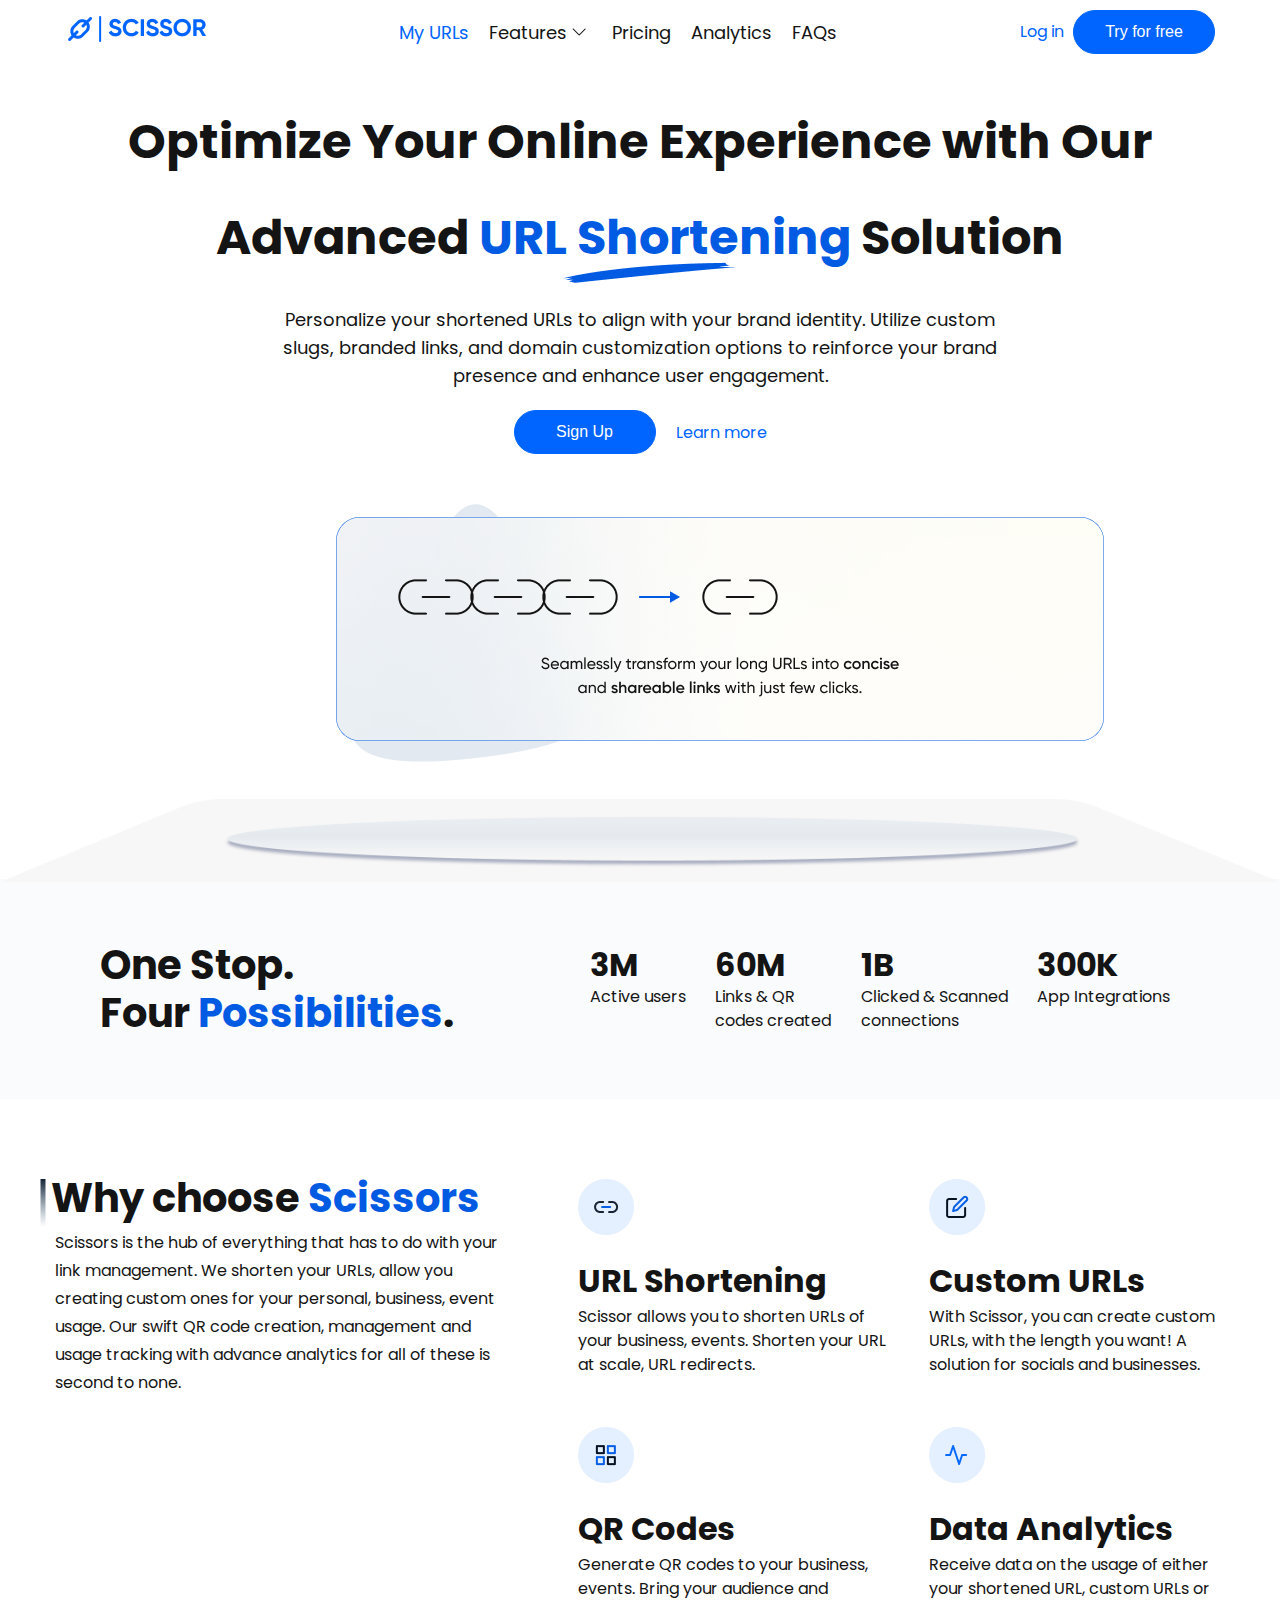
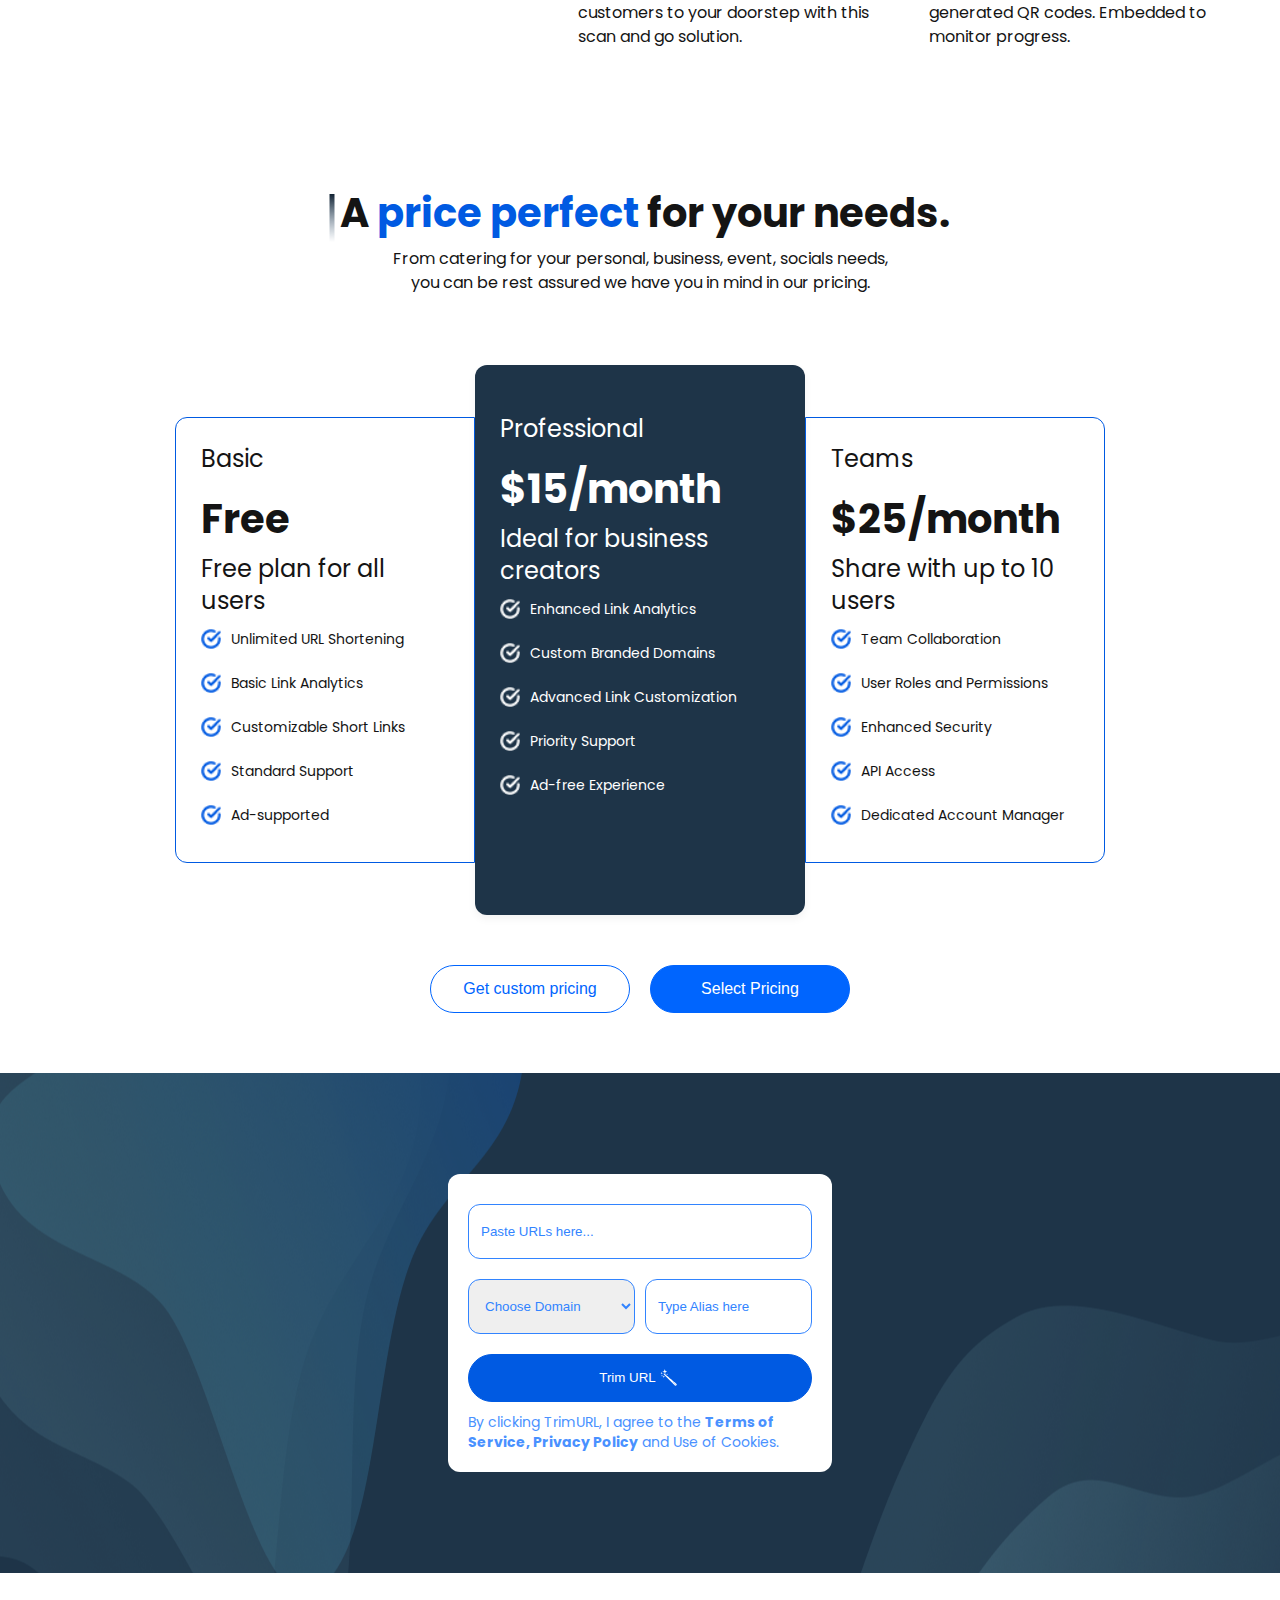
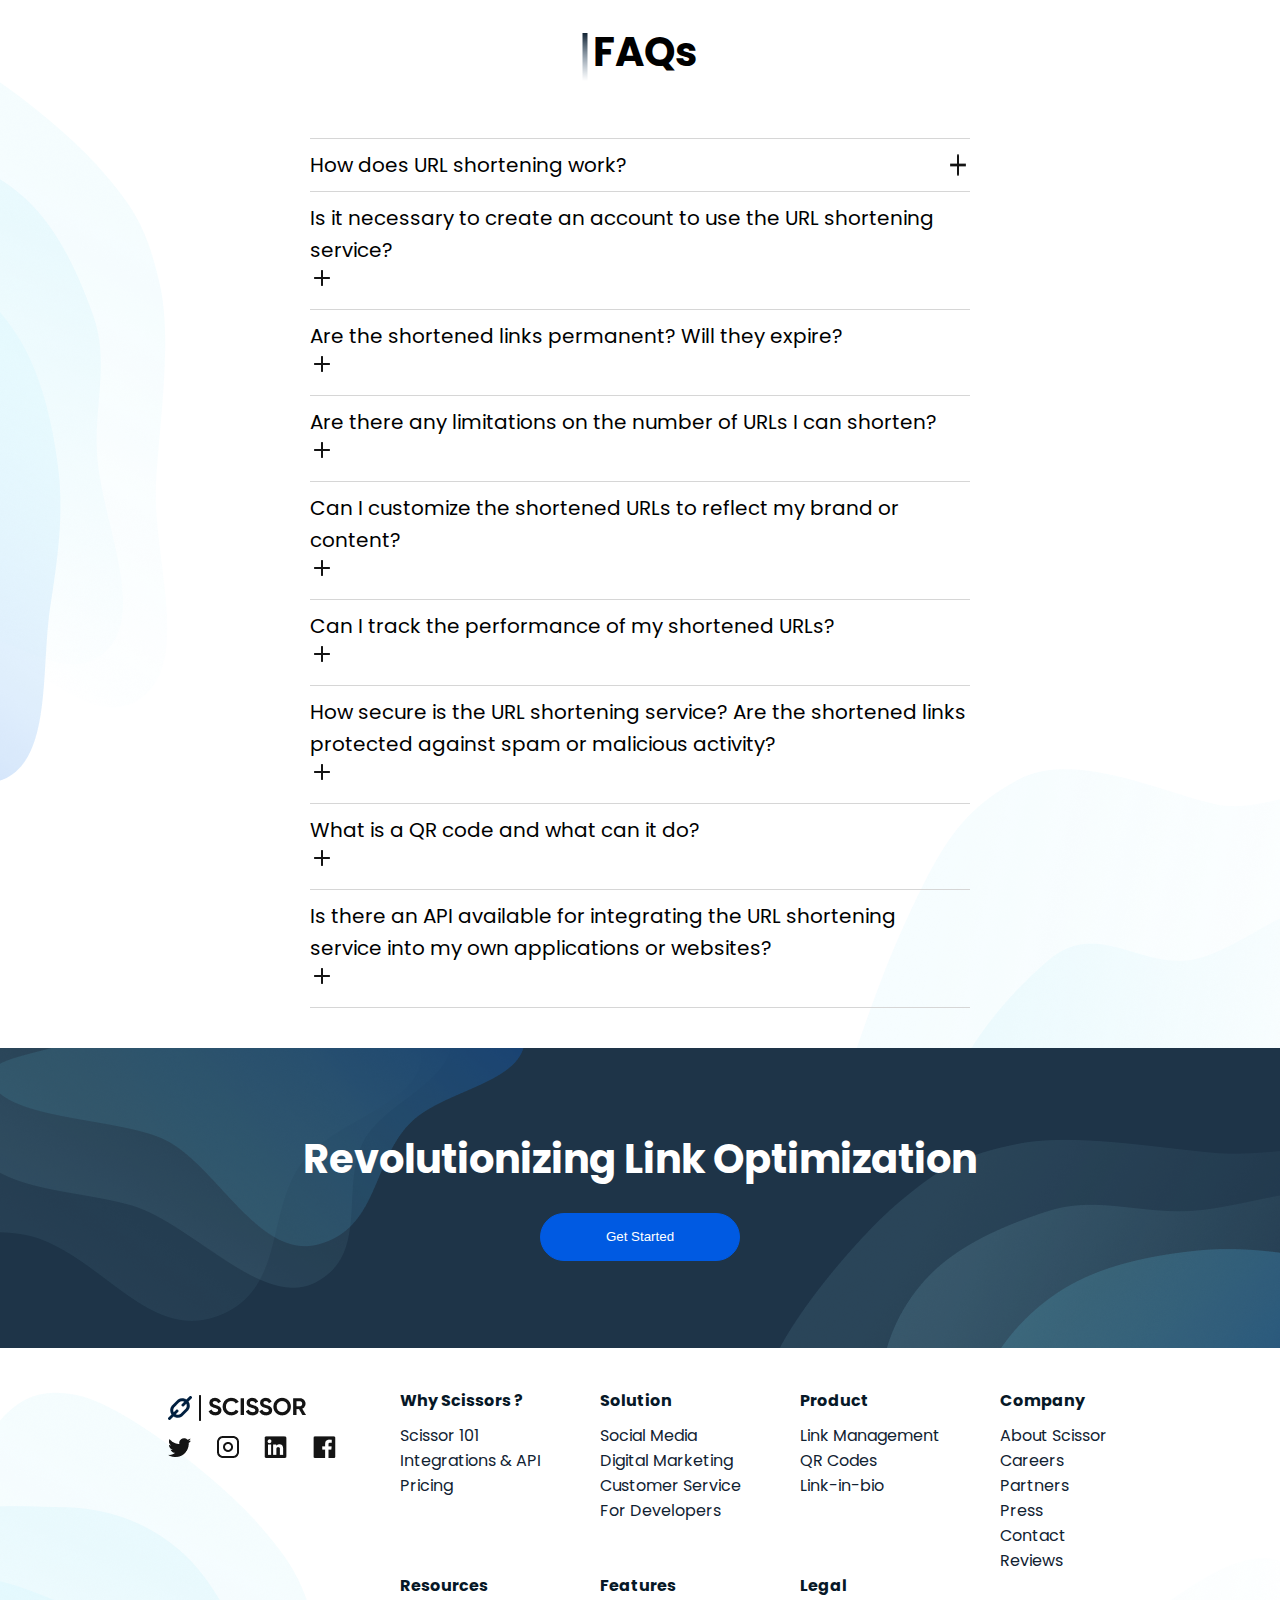
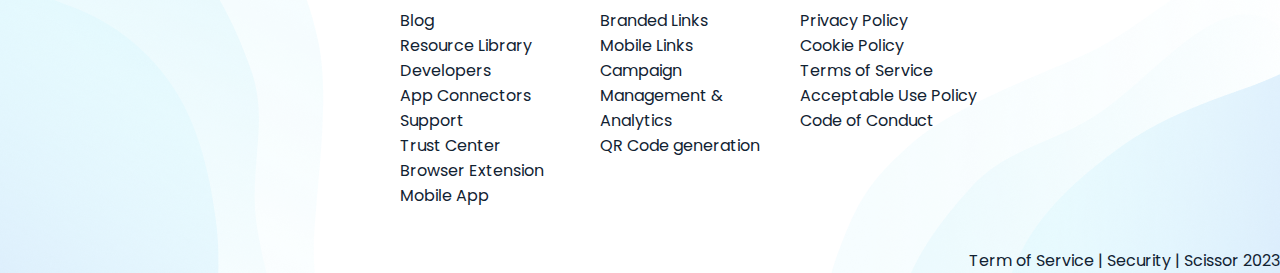
==== assignmentSix/index.html @ 770cc282 "assignment 6" ====
<!DOCTYPE html>
<html lang="en">
  <head>
    <meta charset="UTF-8" />
    <meta name="viewport" content="width=device-width, initial-scale=1.0" />
    <title>Scissor</title>
    <link rel="stylesheet" href="style.css" />

    <!-- google font link -->
    <link rel="preconnect" href="https://fonts.googleapis.com" />
    <link rel="preconnect" href="https://fonts.gstatic.com" crossorigin />
    <link
      href="https://fonts.googleapis.com/css2?family=Lato:ital,wght@0,100;0,300;0,400;0,700;0,900;1,100;1,300;1,400;1,700;1,900&family=Overpass:ital,wght@0,100..900;1,100..900&family=Poppins:ital,wght@0,100;0,200;0,300;0,400;0,500;0,600;0,700;0,800;0,900;1,100;1,200;1,300;1,400;1,500;1,600;1,700;1,800;1,900&display=swap"
      rel="stylesheet"
    />
  </head>
  <body>
    <header>
      <div class="header-box1">
        <img src="./assets/Logo.png" alt="logo" />
      </div>
      <div class="header-box2">
        <ul>
          <li>My URLs</li>
          <li>
            Features <img src="./assets/chevron-down.png" alt="down arrow" />
          </li>
          <li>Pricing</li>
          <li>Analytics</li>
          <li>FAQs</li>
        </ul>
      </div>
      <div class="header-box3">
        <a href="#">Log in</a>
        <button>Try for free</button>
      </div>
    </header>
    <main>
      <section class="container1">
        <h1>
          Optimize Your Online Experience with Our Advanced
          <span>URL Shortening</span> Solution
        </h1>
        <img src="./assets/Vector 3.png" alt="" />
        <p>
          Personalize your shortened URLs to align with your brand identity.
          Utilize custom slugs, branded links, and domain customization options
          to reinforce your brand presence and enhance user engagement.
        </p>
        <div>
          <button>Sign Up</button>
          <a href="#">Learn more</a>
        </div>
      </section>
      <section class="container2">
        <img src="./assets/Vector 2.png" />
        <img src="./assets/Frame 29546.png" />
      </section>
      <section class="container3">
        <div class="container3-box1">
          <img src="./assets/Group 3.png" style="width: 100%" />
        </div>
        <div class="container3-box2">
          <div>
            <p>One Stop.<br />Four <span>Possibilities</span>.</p>
          </div>
          <div>
            <div>
              <h4>3M</h4>
              <p>Active users</p>
            </div>
            <div>
              <h4>60M</h4>
              <p>Links & QR <br />codes created</p>
            </div>
            <div>
              <h4>1B</h4>
              <p>Clicked & Scanned <br />connections</p>
            </div>
            <div>
              <h4>300K</h4>
              <p>App Integrations</p>
            </div>
          </div>
        </div>
      </section>

      <section class="container4">
        <div class="container4-box1">
          <h3>
            <img src="./assets/Line 70.png" alt="line-img" />Why choose
            <span>Scissors</span>
          </h3>
          <p>
            Scissors is the hub of everything that has to do with your link
            management. We shorten your URLs, allow you creating custom ones for
            your personal, business, event usage. Our swift QR code creation,
            management and usage tracking with advance analytics for all of
            these is second to none.
          </p>
        </div>
        <div class="container4-box2">
          <div>
            <img src="./assets/Group 6.png" alt="" />
            <h4>URL Shortening</h4>
            <p>
              Scissor allows you to shorten URLs of your business, events.
              Shorten your URL at scale, URL redirects.
            </p>
          </div>
          <div>
            <img src="./assets/Frame 1000001695.png" alt="" />
            <h4>Custom URLs</h4>
            <p>
              With Scissor, you can create custom URLs, with the length you
              want! A solution for socials and businesses.
            </p>
          </div>
          <div>
            <img src="./assets/Frame 1000001695-1.png" alt="" />
            <h4>QR Codes</h4>
            <p>
              Generate QR codes to your business, events. Bring your audience
              and customers to your doorstep with this scan and go solution.
            </p>
          </div>
          <div>
            <img src="./assets/Frame 1000001718.png" alt="" />
            <h4>Data Analytics</h4>
            <p>
              Receive data on the usage of either your shortened URL, custom
              URLs or generated QR codes. Embedded to monitor progress.
            </p>
          </div>
        </div>
      </section>

      <section class="container5">
        <div class="container5-box1">
          <h3>
            <img src="./assets/Line 70.png" alt="" />A
            <span>price perfect</span> for your needs.
          </h3>
          <p>
            From catering for your personal, business, event, socials needs, you
            can be rest assured we have you in mind in our pricing.
          </p>
        </div>
        <div class="container5-box2">
          <div class="card1">
            <p>Basic</p>
            <h4>Free</h4>
            <p>Free plan for all users</p>
            <div class="perks">
              <img src="./assets/check-circle.png" alt="" />
              <p>Unlimited URL Shortening</p>
            </div>
            <div class="perks">
              <img src="./assets/check-circle.png" alt="" />
              <p>Basic Link Analytics</p>
            </div>
            <div class="perks">
              <img src="./assets/check-circle.png" alt="" />
              <p>Customizable Short Links</p>
            </div>
            <div class="perks">
              <img src="./assets/check-circle.png" alt="" />
              <p>Standard Support</p>
            </div>
            <div class="perks">
              <img src="./assets/check-circle.png" alt="" />
              <p>Ad-supported</p>
            </div>
          </div>
          <div class="card2">
            <div>
              <p>Professional</p>
              <h4>$15/month</h4>
              <p>Ideal for business creators</p>
              <div class="perks">
                <img src="./assets/check-circle-white.png" alt="" />
                <p>Enhanced Link Analytics</p>
              </div>
              <div class="perks">
                <img src="./assets/check-circle-white.png" alt="" />
                <p>Custom Branded Domains</p>
              </div>
              <div class="perks">
                <img src="./assets/check-circle-white.png" alt="" />
                <p>Advanced Link Customization</p>
              </div>
              <div class="perks">
                <img src="./assets/check-circle-white.png" alt="" />
                <p>Priority Support</p>
              </div>
              <div class="perks">
                <img src="./assets/check-circle-white.png" alt="" />
                <p>Ad-free Experience</p>
              </div>
            </div>
          </div>
          <div class="card3">
            <p>Teams</p>
            <h4>$25/month</h4>
            <p>Share with up to 10 users</p>
            <div class="perks">
              <img src="./assets/check-circle.png" alt="" />
              <p>Team Collaboration</p>
            </div>
            <div class="perks">
              <img src="./assets/check-circle.png" alt="" />
              <p>User Roles and Permissions</p>
            </div>
            <div class="perks">
              <img src="./assets/check-circle.png" alt="" />
              <p>Enhanced Security</p>
            </div>
            <div class="perks">
              <img src="./assets/check-circle.png" alt="" />
              <p>API Access</p>
            </div>
            <div class="perks">
              <img src="./assets/check-circle.png" alt="" />
              <p>Dedicated Account Manager</p>
            </div>
          </div>
        </div>
        <div class="container5-box3">
          <button>Get custom pricing</button>
          <button>Select Pricing</button>
        </div>
      </section>

      <section class="container6">
        <div>
          <form action="#">
            <input type="text" placeholder="Paste URLs here..." />
            <div>
              <select name="" id="">
                <option value="" selected disabled>Choose Domain</option>
              </select>
              <input type="text" placeholder="Type Alias here" />
            </div>
            <button>
              Trim URL <img src="./assets/magic wand.png" alt="" />
            </button>
            <p>
              By clicking TrimURL, I agree to the
              <a href="#">Terms of Service, Privacy Policy</a> and Use of
              Cookies.
            </p>
          </form>
        </div>
      </section>

      <section class="container7">
        <h3><img src="./assets/Line 70.png" alt="" />FAQs</h3>
        <div>
          <div class="faq-item">
            <div class="faq-question">
              <p>How does URL shortening work?</p>
              <img src="./assets/plus.png" alt="" class="icon" />
            </div>
            <p class="faq-answer">
              URL shortening works by taking a long URL and creating a shorter,
              condensed version that redirects to the original URL. When a user
              clicks on the shortened link, they are redirected to the intended
              destination.
            </p>
          </div>
          <div>
            <p>
              Is it necessary to create an account to use the URL shortening
              service?
            </p>
            <img src="./assets/plus.png" alt="" />
          </div>
          <div>
            <p>Are the shortened links permanent? Will they expire?</p>
            <img src="./assets/plus.png" alt="" />
          </div>
          <div>
            <p>
              Are there any limitations on the number of URLs I can shorten?
            </p>
            <img src="./assets/plus.png" alt="" />
          </div>
          <div>
            <p>
              Can I customize the shortened URLs to reflect my brand or content?
            </p>
            <img src="./assets/plus.png" alt="" />
          </div>
          <div>
            <p>Can I track the performance of my shortened URLs?</p>
            <img src="./assets/plus.png" alt="" />
          </div>
          <div>
            <p>
              How secure is the URL shortening service? Are the shortened links
              protected against spam or malicious activity?
            </p>
            <img src="./assets/plus.png" alt="" />
          </div>
          <div>
            <p>What is a QR code and what can it do?</p>
            <img src="./assets/plus.png" alt="" />
          </div>
          <div>
            <p>
              Is there an API available for integrating the URL shortening
              service into my own applications or websites?
            </p>
            <img src="./assets/plus.png" alt="" />
          </div>
        </div>
      </section>

      <section class="container8">
        <h2>Revolutionizing Link Optimization</h2>
        <button>Get Started</button>
      </section>
    </main>
    <footer>
      <div class="footer-a">
        <div class="footer-box1">
          <div>
            <img src="./assets/Logo-black.png" alt="logo" />
          </div>
          <div>
            <img src="./assets/socials.png" alt="socials" />
          </div>
        </div>
        <div class="footer-box2">
          <div>
            <h4>Why Scissors ?</h4>
            <p>
              Scissor 101 <br />
              Integrations & API <br />
              Pricing
            </p>
          </div>
          <div>
            <h4>Solution</h4>
            <p>
              Social Media <br />
              Digital Marketing <br />
              Customer Service <br />
              For Developers
            </p>
          </div>
          <div>
            <h4>Product</h4>
            <p>
              Link Management <br />
              QR Codes <br />
              Link-in-bio
            </p>
          </div>
          <div>
            <h4>Company</h4>
            <p>
              About Scissor <br />
              Careers <br />
              Partners <br />
              Press <br />
              Contact <br />
              Reviews
            </p>
          </div>
          <div>
            <h4>Resources</h4>
            <p>
              Blog <br />
              Resource Library <br />
              Developers <br />
              App Connectors <br />
              Support <br />
              Trust Center <br />
              Browser Extension <br />
              Mobile App
            </p>
          </div>
          <div>
            <h4>Features</h4>
            <p>
              Branded Links <br />
              Mobile Links <br />
              Campaign <br />
              Management & <br />
              Analytics <br />
              QR Code generation
            </p>
          </div>
          <div>
            <h4>Legal</h4>
            <p>
              Privacy Policy <br />
              Cookie Policy <br />
              Terms of Service <br />
              Acceptable Use Policy <br />
              Code of Conduct
            </p>
          </div>
        </div>
      </div>
      <div class="footer-b">
        <p>Term of Service | Security | Scissor 2023</p>
      </div>
    </footer>

    <script>
      document.querySelectorAll(".faq-question").forEach((button) => {
        button.addEventListener("click", () => {
          let answer = button.nextElementSibling;
          let icon = button.querySelector(".icon");

          let isOpen = answer.style.display === "block";
          document
            .querySelectorAll(".faq-answer")
            .forEach((a) => (a.style.display = "none"));
          document
            .querySelectorAll(".icon")
            .forEach((i) => (i.src = "plus-icon.png"));

          if (!isOpen) {
            answer.style.display = "block";
            icon.src = "./assets/minus.png";
          } else {
            icon.src = "./assets/plus-icon.png";
          }
        });
      });
    </script>
  </body>
</html>
---- assignmentSix/style.css ----
* {
  box-sizing: border-box;
  margin: 0;
  padding: 0;
}

html,
body {
  width: 100%;
  font-family: "Poppins", serif;
}

header {
  display: flex;
  justify-content: space-between;
  align-items: center;
  height: 44px;
  margin: 10px 60px;
}

ul,
li {
  display: flex;
  align-items: center;
  margin: 0 10px;
  cursor: pointer;
  font-size: 18px;
  color: #141414;
}

li:first-child {
  color: #0065fe;
}

.header-box3 > a {
  color: #0065fe;
  text-decoration: none;
  font-size: 16px;
}

.header-box3 > button {
  background: #0065fe;
  height: 44px;
  width: 142px;
  border: 1px solid #0065fe;
  color: #fff;
  border-radius: 100px;
  margin: 0 5px;
  font-size: 16px;
  cursor: pointer;
}

.container1 {
  margin: 20px 90px;
  text-align: center;
  padding: 20px 30px;
  position: relative;
}

.container1 > h1 {
  font-size: 48px;
  line-height: 96px;
  color: #141414;
}

.container1 > h1 > span {
  color: #005ae2;
}

.container1 > img {
  position: absolute;
  top: 47%;
  left: 43%;
}

.container1 > p {
  padding: 20px 140px;
  font-size: 18px;
  line-height: 28px;
  color: #141414;
}

.container1 > div {
  display: flex;
  align-items: center;
  justify-content: center;
  gap: 20px;
}

.container1 > div > button {
  background: #0065fe;
  height: 44px;
  width: 142px;
  border: 1px solid #0065fe;
  color: #fff;
  border-radius: 100px;
  font-size: 16px;
  cursor: pointer;
}

.container1 > div > a {
  font-size: 16px;
  text-decoration: none;
  color: #0065fe;
}

.container2 {
  position: relative;
  margin: 30px 60px;
  padding-left: 290px;
}

.container2 > img:last-child {
  position: absolute;
  right: 10%;
  top: 5%;
}

.container3-box2 {
  display: flex;
  justify-content: center;
  align-items: center;
  gap: 80px;
  height: 220px;
  padding: 10px 100px;
  background: #f9fbfd;
  margin-top: -10px;
  color: #141414;
}

.container3-box2 > div:first-child {
  width: 40%;
  font-size: 40px;
  line-height: 48px;
  font-weight: 700;
}

.container3-box2 > div:first-child > p > span {
  color: #005ae2;
}

.container3-box2 > div:last-child {
  width: 60%;
  display: flex;
  justify-content: space-evenly;
  gap: 20px;
}

.container3-box2 > div:last-child > div > h4 {
  font-size: 32px;
  line-height: 40px;
}

.container3-box2 > div:last-child > div > p {
  font-size: 16px;
  line-height: 24px;
}

.container4 {
  display: flex;
  gap: 30px;
  margin: 80px 40px;
  color: #141414;
}

.container4-box1 {
  width: 40%;
  gap: 15px;
}

.container4-box1 > h3 {
  font-size: 40px;
  line-height: 32px;
}

.container4-box1 > h3 > img {
  padding: 0 5px 0 0;
  margin-bottom: -15px;
}

.container4-box1 > h3 > span {
  color: #005ae2;
}

.container4-box1 > p {
  font-size: 16px;
  line-height: 28px;
  padding: 15px 0 0 15px;
}

.container4-box2 {
  display: flex;
  flex-wrap: wrap;
  width: 60%;
}

.container4-box2 > div {
  width: 50%;
  gap: 20px;
  padding-left: 40px;
}

.container4-box2 > div > img {
  margin-bottom: 15px;
}

.container4-box2 > div > h4 {
  font-size: 32px;
  line-height: 28px;
  padding: 10px 0;
}

.container4-box2 > div > p {
  font-size: 16px;
  line-height: 24px;
  padding-bottom: 50px;
}

.container5 {
  margin: 60px;
  color: #141414;
}

.container5-box1 {
  text-align: center;
  padding: 10px 180px;
}

.container5-box1 > h3 {
  font-size: 40px;
  line-height: 48px;
}

.container5-box1 > h3 > span {
  color: #005ae2;
}

.container5-box1 > h3 > img {
  margin-bottom: -15px;
  margin-right: 5px;
}

.container5-box1 > p {
  font-size: 16px;
  line-height: 24px;
  padding: 10px 150px;
}

.container5-box2 {
  display: flex;
  justify-content: center;
  align-items: center;
  margin: 50px 0;
}

.container5-box2 > div {
  padding: 25px;
}

.container5-box2 > div > h4,
.container5-box2 > div > div > h4 {
  padding: 20px 0 10px 0;
  font-size: 40px;
  line-height: 48px;
}

.perks {
  display: flex;
  align-items: center;
  gap: 10px;
  padding: 10px 0;
}

.perks > p {
  font-size: 14px;
  line-height: 24px;
}

.perks > img {
  width: 20px;
  height: 20px;
}

.card1 > p,
.card2 > div > p,
.card3 > p {
  font-size: 24px;
  line-height: 32px;
}

.card1 {
  border: 0.4px solid #005ae2;
  border-radius: 12px 0 0 12px;
  width: 300px;
}

.card2 {
  height: 550px;
  width: 330px;
  box-shadow: 0px 4px 8px 0px #0000000d;
  background: linear-gradient(180deg, #1e3448 99.99%, rgba(30, 52, 72, 0) 100%);
  color: #fff;
  border-radius: 12px;
  display: flex;
  align-items: center;
}

.card2 > div {
  margin-top: -60px;
}

.card3 {
  border: 0.4px solid #005ae2;
  border-radius: 0 12px 12px 0;
  width: 300px;
}

.container5-box3 {
  display: flex;
  justify-content: center;
  align-items: center;
  gap: 20px;
}

.container5-box3 > button {
  width: 200px;
  height: 48px;
  border-radius: 100px;
  font-size: 16px;
  border: 1px solid #0065fe;
  cursor: pointer;
}

.container5-box3 > button:first-child {
  color: #0065fe;
  background: #fff;
}

.container5-box3 > button:last-child {
  background: #0065fe;
  color: #fff;
}

.container6 {
  height: 500px;
  display: flex;
  justify-content: center;
  align-items: center;
  background: url(./assets/Group\ 3-1.png) left center no-repeat,
    url(./assets/Group\ 2.png) right center no-repeat;
  background-color: #1e3448;
}

.container6 > div {
  background-color: #fff;
  padding: 20px;
  width: 30%;
  border-radius: 12px;
}

input,
select {
  width: 100%;
  height: 55px;
  border-radius: 12px;
  border: 1px solid #3284ff;
  color: #3284ff;
  padding: 8px 12px;
  margin: 10px 0;
}

input::placeholder {
  color: #3284ff;
}

form > div {
  display: flex;
  gap: 10px;
}

form > button {
  width: 100%;
  height: 48px;
  background: #005ae2;
  border-radius: 100px;
  border: 1px solid #005ae2;
  color: #fff;
  display: flex;
  justify-content: center;
  align-items: center;
  cursor: pointer;
  margin: 10px 0;
}

form > p {
  font-size: 14px;
  line-height: 20px;
  color: #4991ff;
}

form > p > a {
  text-decoration: none;
  color: #4991ff;
  font-weight: 700;
}

.container7 {
  display: flex;
  justify-content: center;
  align-items: center;
  flex-direction: column;
  padding: 40px;
  background: url(./assets/Group\ 3-2.png) left center no-repeat,
    url(./assets/Group\ 2.png) right bottom no-repeat;
}

.container7 > h3 {
  font-size: 40px;
  line-height: 32px;
  padding: 20px 0 70px 0;
}

.container7 > h3 > img {
  margin-bottom: -15px;
  margin-right: 5px;
}

.container7 > div {
  border-top: 1px solid #d6d6d6;
  width: 55%;
}

.container7 > div > div {
  /* display: flex;
  justify-content: space-between;
  align-items: center; */
  border-bottom: 1px solid #d6d6d6;
  padding: 10px 0;
  font-size: 20px;
  line-height: 32px;
}

.faq-question {
  display: flex;
  justify-content: space-between;
}

.faq-answer {
  display: none;
  padding: 10px;
  background: #f0f0f0;
  border-left: 3px solid #3498db;
}

.container8 {
  height: 300px;
  background: url(./assets/Group\ 4.png) left center no-repeat,
    url(./assets/Group\ 5.png) right bottom no-repeat;
  background-color: #1e3448;
  display: flex;
  justify-content: center;
  align-items: center;
  flex-direction: column;
}

.container8 > h2 {
  color: #fff;
  font-size: 40px;
  line-height: 48px;
}

.container8 > button {
  width: 200px;
  height: 48px;
  background: #005ae2;
  border: 1px solid #005ae2;
  color: #fff;
  border-radius: 100px;
  margin-top: 30px;
  cursor: pointer;
}

footer {
  background: url(./assets/footer-grp-2.png) left bottom no-repeat,
    url(./assets/footer-grp-1.png) right bottom no-repeat;
}

.footer-a {
  display: flex;
  justify-content: center;
  padding: 40px 80px 40px 160px;
  gap: 40px;
}

.footer-box1 {
  width: 20%;
}

.footer-box2 {
  display: flex;
  flex-wrap: wrap;
  width: 80%;
}

.footer-box2 > div {
  width: 25%;
}

.footer-box2 > div > h4 {
  color: #071827;
  margin-bottom: 10px;
}

.footer-box2 > div > p {
  cursor: pointer;
  color: #112232;
}

.footer-b {
  text-align: right;
  color: #112232;
}
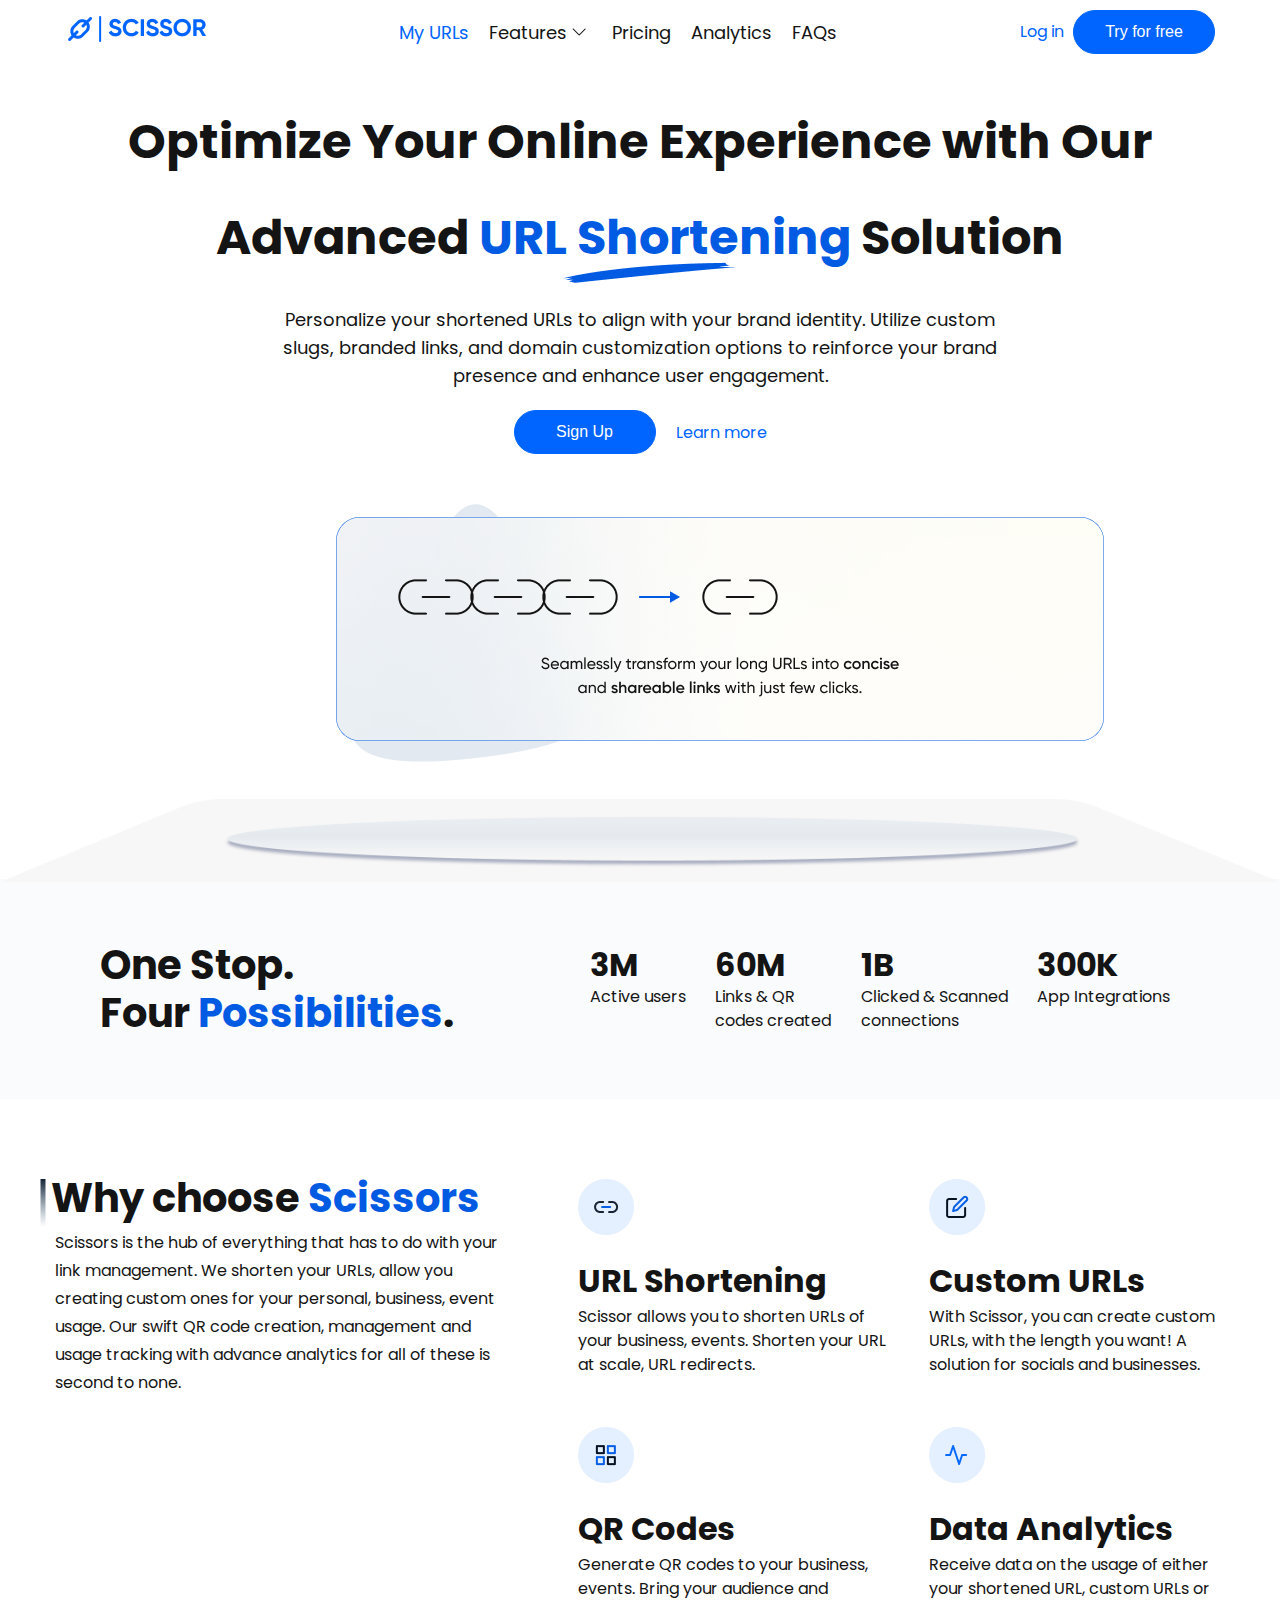
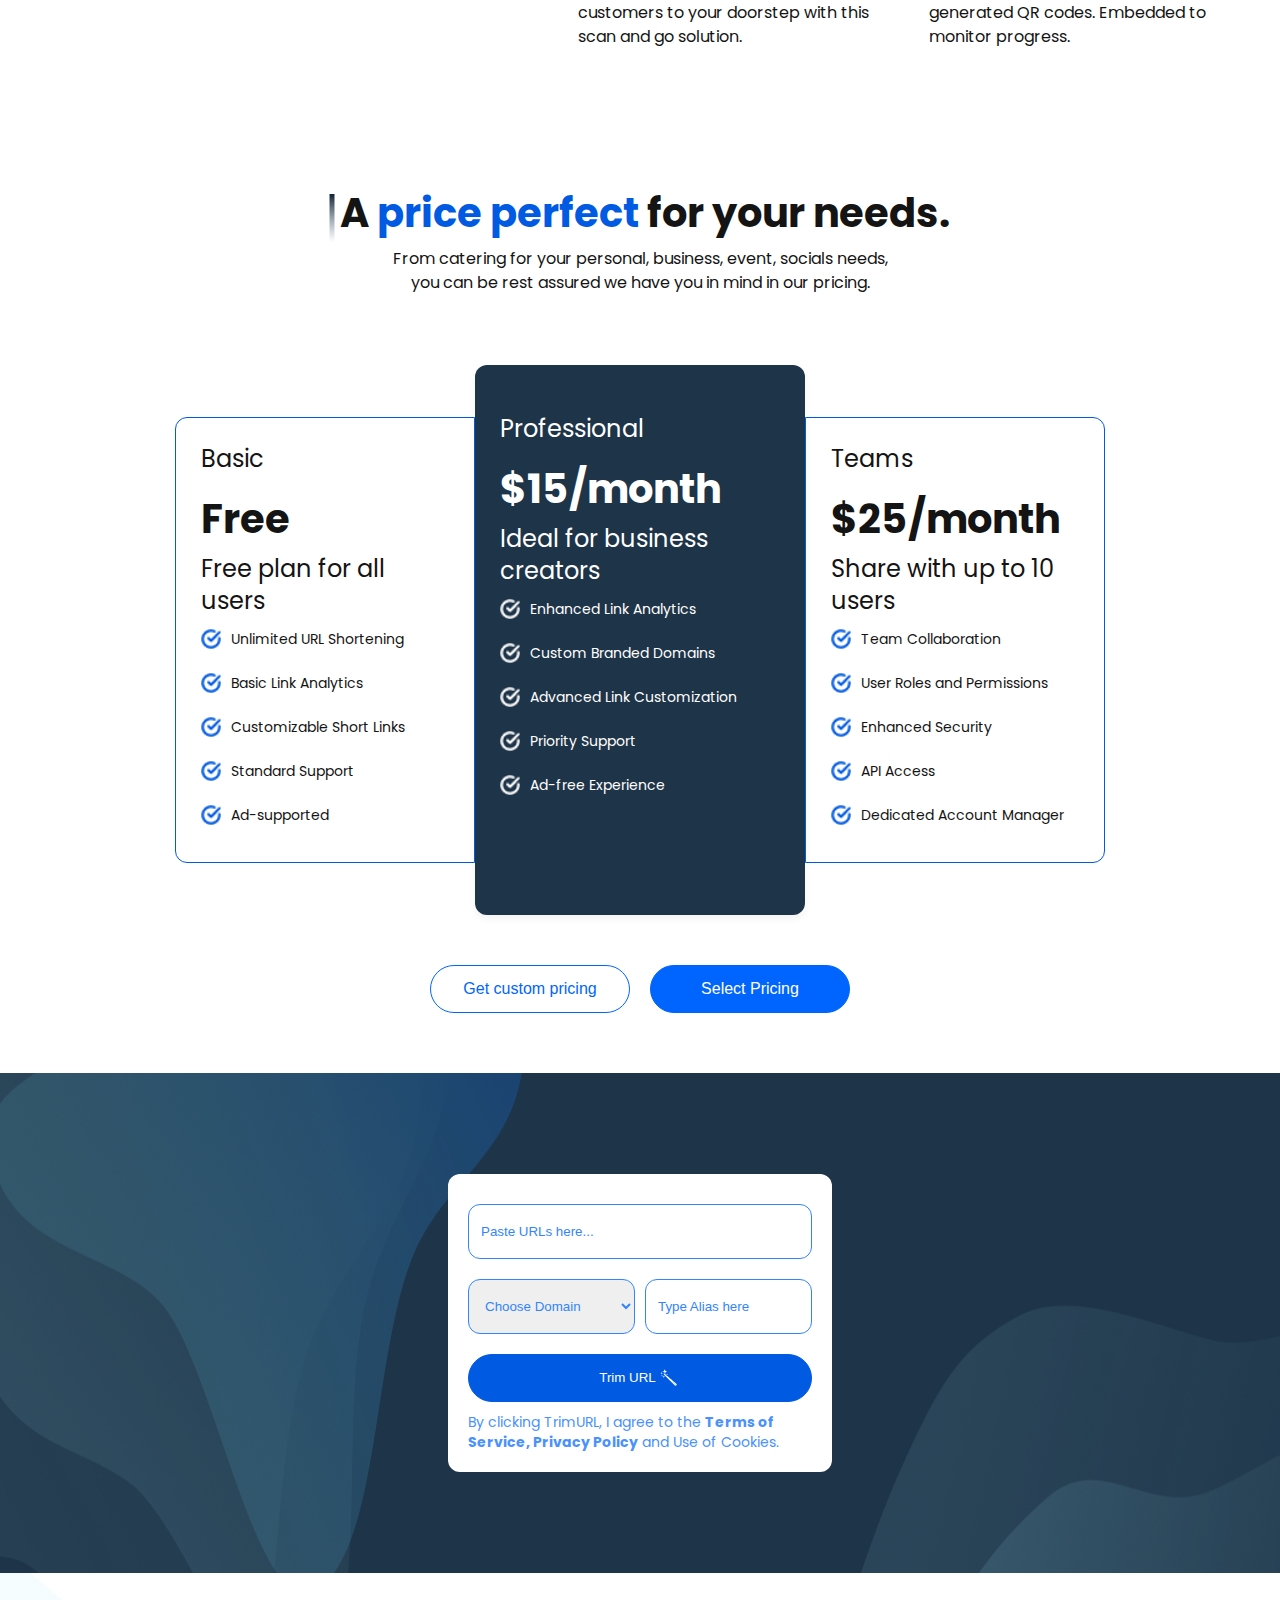
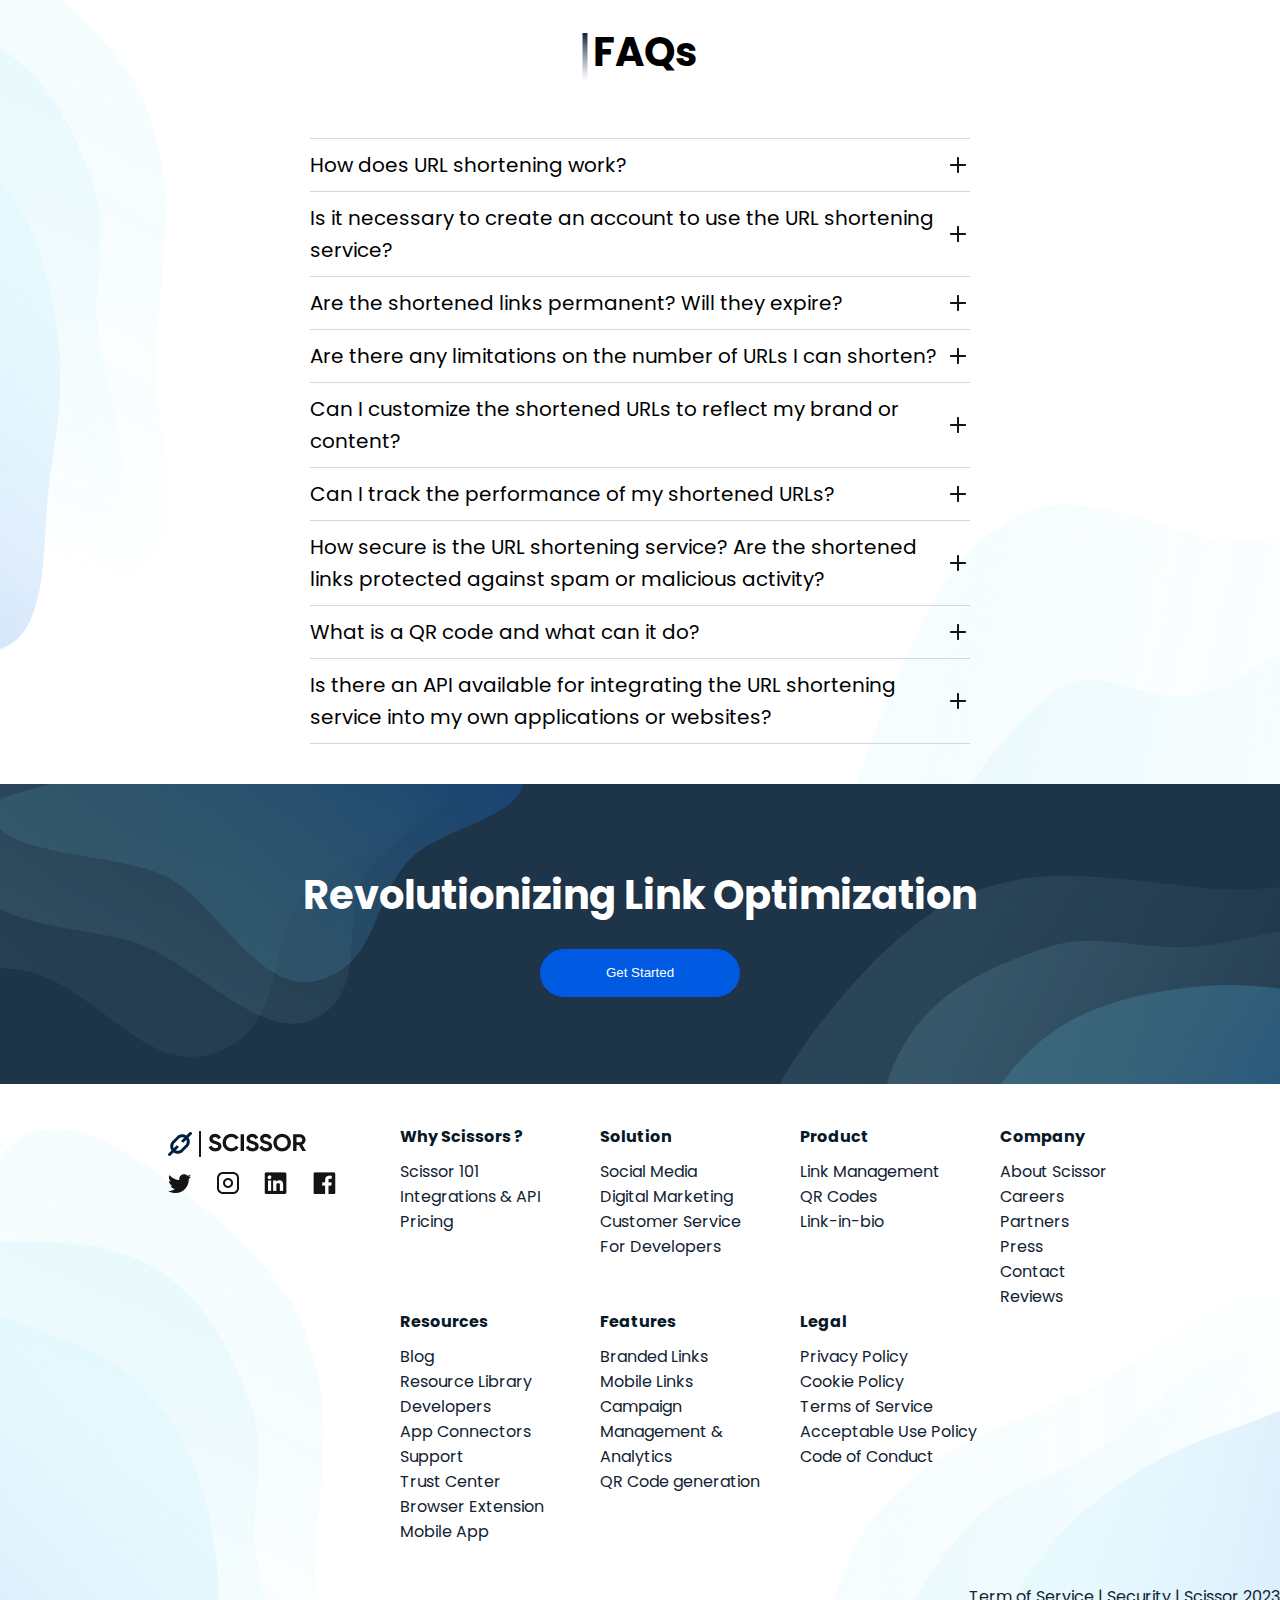
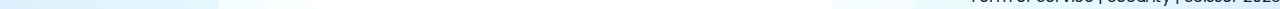
==== commit 79a22f21: "assignment 6" ====
--- a/assignmentSix/index.html
+++ b/assignmentSix/index.html
@@ -259,59 +259,133 @@
           <div class="faq-item">
             <div class="faq-question">
               <p>How does URL shortening work?</p>
-              <img src="./assets/plus.png" alt="" class="icon" />
-            </div>
-            <p class="faq-answer">
-              URL shortening works by taking a long URL and creating a shorter,
-              condensed version that redirects to the original URL. When a user
-              clicks on the shortened link, they are redirected to the intended
-              destination.
-            </p>
-          </div>
-          <div>
-            <p>
-              Is it necessary to create an account to use the URL shortening
-              service?
-            </p>
-            <img src="./assets/plus.png" alt="" />
-          </div>
-          <div>
-            <p>Are the shortened links permanent? Will they expire?</p>
-            <img src="./assets/plus.png" alt="" />
-          </div>
-          <div>
-            <p>
-              Are there any limitations on the number of URLs I can shorten?
-            </p>
-            <img src="./assets/plus.png" alt="" />
-          </div>
-          <div>
-            <p>
-              Can I customize the shortened URLs to reflect my brand or content?
-            </p>
-            <img src="./assets/plus.png" alt="" />
-          </div>
-          <div>
-            <p>Can I track the performance of my shortened URLs?</p>
-            <img src="./assets/plus.png" alt="" />
-          </div>
-          <div>
-            <p>
-              How secure is the URL shortening service? Are the shortened links
-              protected against spam or malicious activity?
-            </p>
-            <img src="./assets/plus.png" alt="" />
-          </div>
-          <div>
-            <p>What is a QR code and what can it do?</p>
-            <img src="./assets/plus.png" alt="" />
-          </div>
-          <div>
-            <p>
-              Is there an API available for integrating the URL shortening
-              service into my own applications or websites?
-            </p>
-            <img src="./assets/plus.png" alt="" />
+              <img src="./assets/plus.png" alt="" class="icon-plus" />
+              <img src="./assets/minus.png" alt="" class="icon-minus" />
+            </div>
+            <p class="faq-answer">
+              URL shortening works by taking a long URL and creating a shorter,
+              condensed version that redirects to the original URL. When a user
+              clicks on the shortened link, they are redirected to the intended
+              destination.
+            </p>
+          </div>
+          <div class="faq-item">
+            <div class="faq-question">
+              <p>
+                Is it necessary to create an account to use the URL shortening
+                service?
+              </p>
+              <img src="./assets/plus.png" alt="" class="icon-plus" />
+              <img src="./assets/minus.png" alt="" class="icon-minus" />
+            </div>
+            <p class="faq-answer">
+              URL shortening works by taking a long URL and creating a shorter,
+              condensed version that redirects to the original URL. When a user
+              clicks on the shortened link, they are redirected to the intended
+              destination.
+            </p>
+          </div>
+          <div class="faq-item">
+            <div class="faq-question">
+              <p>Are the shortened links permanent? Will they expire?</p>
+              <img src="./assets/plus.png" alt="" class="icon-plus" />
+              <img src="./assets/minus.png" alt="" class="icon-minus" />
+            </div>
+            <p class="faq-answer">
+              URL shortening works by taking a long URL and creating a shorter,
+              condensed version that redirects to the original URL. When a user
+              clicks on the shortened link, they are redirected to the intended
+              destination.
+            </p>
+          </div>
+          <div class="faq-item">
+            <div class="faq-question">
+              <p>
+                Are there any limitations on the number of URLs I can shorten?
+              </p>
+              <img src="./assets/plus.png" alt="" class="icon-plus" />
+              <img src="./assets/minus.png" alt="" class="icon-minus" />
+            </div>
+            <p class="faq-answer">
+              URL shortening works by taking a long URL and creating a shorter,
+              condensed version that redirects to the original URL. When a user
+              clicks on the shortened link, they are redirected to the intended
+              destination.
+            </p>
+          </div>
+          <div class="faq-item">
+            <div class="faq-question">
+              <p>
+                Can I customize the shortened URLs to reflect my brand or
+                content?
+              </p>
+              <img src="./assets/plus.png" alt="" class="icon-plus" />
+              <img src="./assets/minus.png" alt="" class="icon-minus" />
+            </div>
+            <p class="faq-answer">
+              URL shortening works by taking a long URL and creating a shorter,
+              condensed version that redirects to the original URL. When a user
+              clicks on the shortened link, they are redirected to the intended
+              destination.
+            </p>
+          </div>
+          <div class="faq-item">
+            <div class="faq-question">
+              <p>Can I track the performance of my shortened URLs?</p>
+              <img src="./assets/plus.png" alt="" class="icon-plus" />
+              <img src="./assets/minus.png" alt="" class="icon-minus" />
+            </div>
+            <p class="faq-answer">
+              URL shortening works by taking a long URL and creating a shorter,
+              condensed version that redirects to the original URL. When a user
+              clicks on the shortened link, they are redirected to the intended
+              destination.
+            </p>
+          </div>
+          <div class="faq-item">
+            <div class="faq-question">
+              <p>
+                How secure is the URL shortening service? Are the shortened
+                links protected against spam or malicious activity?
+              </p>
+              <img src="./assets/plus.png" alt="" class="icon-plus" />
+              <img src="./assets/minus.png" alt="" class="icon-minus" />
+            </div>
+            <p class="faq-answer">
+              URL shortening works by taking a long URL and creating a shorter,
+              condensed version that redirects to the original URL. When a user
+              clicks on the shortened link, they are redirected to the intended
+              destination.
+            </p>
+          </div>
+          <div class="faq-item">
+            <div class="faq-question">
+              <p>What is a QR code and what can it do?</p>
+              <img src="./assets/plus.png" alt="" class="icon-plus" />
+              <img src="./assets/minus.png" alt="" class="icon-minus" />
+            </div>
+            <p class="faq-answer">
+              URL shortening works by taking a long URL and creating a shorter,
+              condensed version that redirects to the original URL. When a user
+              clicks on the shortened link, they are redirected to the intended
+              destination.
+            </p>
+          </div>
+          <div class="faq-item">
+            <div class="faq-question">
+              <p>
+                Is there an API available for integrating the URL shortening
+                service into my own applications or websites?
+              </p>
+              <img src="./assets/plus.png" alt="" class="icon-plus" />
+              <img src="./assets/minus.png" alt="" class="icon-minus" />
+            </div>
+            <p class="faq-answer">
+              URL shortening works by taking a long URL and creating a shorter,
+              condensed version that redirects to the original URL. When a user
+              clicks on the shortened link, they are redirected to the intended
+              destination.
+            </p>
           </div>
         </div>
       </section>
@@ -410,25 +484,11 @@
     </footer>
 
     <script>
-      document.querySelectorAll(".faq-question").forEach((button) => {
-        button.addEventListener("click", () => {
-          let answer = button.nextElementSibling;
-          let icon = button.querySelector(".icon");
-
-          let isOpen = answer.style.display === "block";
-          document
-            .querySelectorAll(".faq-answer")
-            .forEach((a) => (a.style.display = "none"));
-          document
-            .querySelectorAll(".icon")
-            .forEach((i) => (i.src = "plus-icon.png"));
-
-          if (!isOpen) {
-            answer.style.display = "block";
-            icon.src = "./assets/minus.png";
-          } else {
-            icon.src = "./assets/plus-icon.png";
-          }
+      const faqs = document.querySelectorAll(".faq-item");
+
+      faqs.forEach((faq) => {
+        faq.addEventListener("click", () => {
+          faq.classList.toggle("active");
         });
       });
     </script>
--- a/assignmentSix/style.css
+++ b/assignmentSix/style.css
@@ -431,9 +431,6 @@
 }
 
 .container7 > div > div {
-  /* display: flex;
-  justify-content: space-between;
-  align-items: center; */
   border-bottom: 1px solid #d6d6d6;
   padding: 10px 0;
   font-size: 20px;
@@ -443,13 +440,34 @@
 .faq-question {
   display: flex;
   justify-content: space-between;
+  align-items: center;
+  cursor: pointer;
 }
 
 .faq-answer {
+  max-height: 0;
+  overflow: hidden;
+  transition: 1s ease;
+  font-size: 16px;
+  font-weight: 400;
+  font-style: italic;
+}
+
+.icon-minus {
+  height: 2.5px;
   display: none;
-  padding: 10px;
-  background: #f0f0f0;
-  border-left: 3px solid #3498db;
+}
+
+.faq-item.active .icon-plus {
+  display: none;
+}
+
+.faq-item.active .icon-minus {
+  display: inline-block;
+}
+
+.faq-item.active .faq-answer {
+  max-height: 300px;
 }
 
 .container8 {
